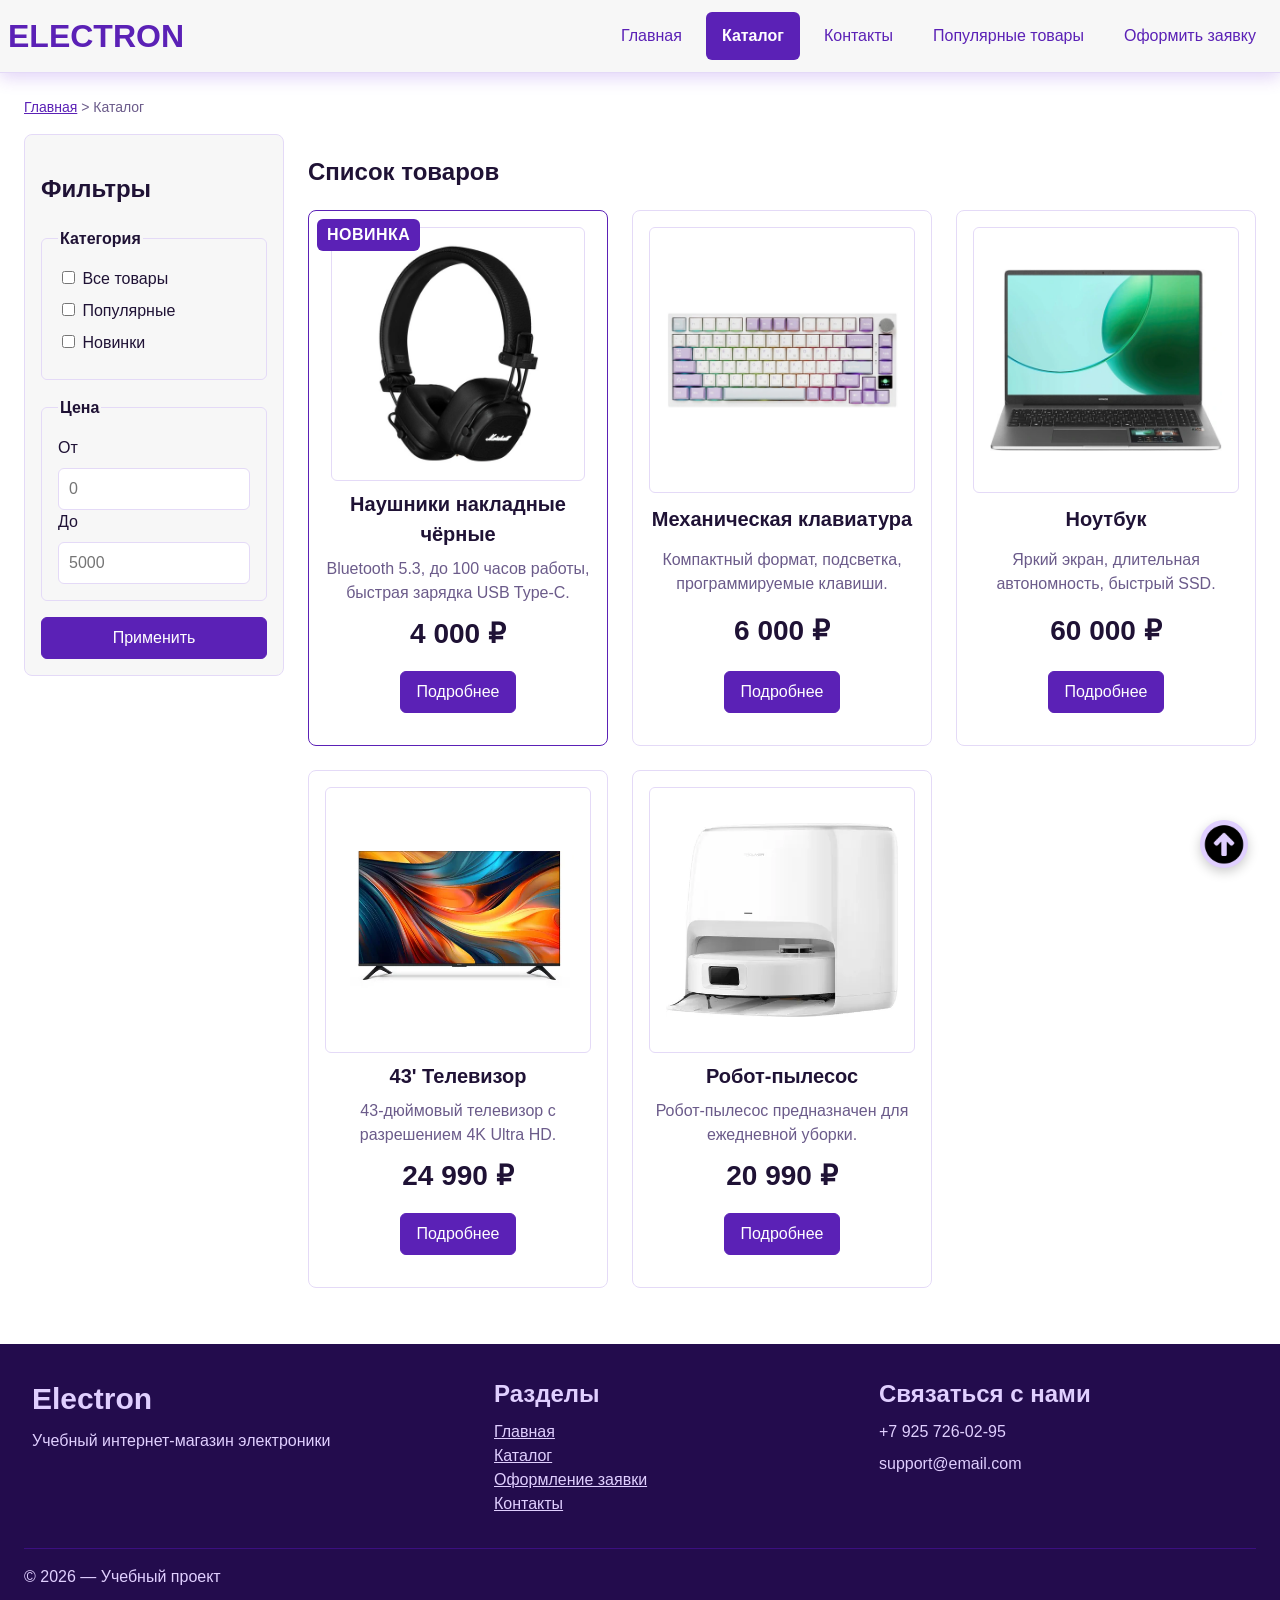
==== catalog.html @ b1132b42 "init" ====
<!doctype html>
<html lang="ru">
  <head>
    <meta charset="UTF-8" />
    <meta name="viewport" content="width=device-width, initial-scale=1.0" />
    <meta
      name="description"
      content="Каталог товаров учебного интернет-
магазина."
    />
    <meta property="og:type" content="website" />
    <meta property="og:title" content="Учебный интернет-магазин" />
    <meta
      property="og:description"
      content="Учебный frontend-проект интернет-
магазина."
    />
    <meta
      property="og:image"
      content="https://aer1s7.github.io/kr1-html-css-
shop/images/preview.jpg"
    />
    <title>Каталог товаров — Учебный интернет-магазин</title>
    <link rel="stylesheet" href="css/style.css" />
    <link rel="stylesheet" href="css/responsive.css" />
  </head>
  <body>
    <header class="site-header">
      <div class="site-header__inner">
        <a class="site-header__logo" href="index.html">Electron</a>
        <nav class="site-nav" aria-label="Основная навигация">
          <ul class="site-nav__list">
            <li class="site-nav__item">
              <a class="site-nav__link" href="index.html"> Главная </a>
            </li>
            <li class="site-nav__item">
              <a
                class="site-nav__link site-nav__link--active"
                href="catalog.html"
                >Каталог</a
              >
            </li>
            <li class="site-nav__item">
              <a class="site-nav__link" href="contacts.html">Контакты</a>
            </li>
            <li class="site-nav__item">
              <a class="site-nav__link" href="index.html#popular">
                Популярные товары
              </a>
            </li>
            <li class="site-nav__item">
              <a class="site-nav__link" href="order.html"> Оформить заявку </a>
            </li>
          </ul>
        </nav>
      </div>
    </header>
    <main>
      <nav class="breadcrumbs" aria-label="Хлебные крошки">
        <a class="breadcrumbs__link" href="index.html">Главная</a>
        <span class="breadcrumbs__current">Каталог</span>
      </nav>
      <section class="catalog-layout">
        <aside class="catalog-filters">
          <h2>Фильтры</h2>
          <form class="filters-form" action="#" method="get">
            <fieldset>
              <legend>Категория</legend>
              <label>
                <input type="checkbox" name="category" value="all" />
                Все товары
              </label>
              <label>
                <input type="checkbox" name="category" value="popular" />
                Популярные
              </label>
              <label>
                <input type="checkbox" name="category" value="new" />
                Новинки
              </label>
            </fieldset>
            <fieldset>
              <legend>Цена</legend>
              <label for="price-from">От</label>
              <input
                id="price-from"
                name="price-from"
                type="number"
                min="0"
                placeholder="0"
              />
              <label for="price-to">До</label>
              <input
                id="price-to"
                name="price-to"
                type="number"
                min="0"
                placeholder="5000"
              />
            </fieldset>
            <button class="button button--primary" type="submit">
              Применить
            </button>
          </form>
        </aside>
        <section class="catalog-products">
          <h2>Список товаров</h2>
          <div class="products-grid">
            <article class="product-card product-card--featured">
              <span class="product-card__badge">Новинка</span>
              <a href="product.html"
                ><img
                  src="images/product-1.jpg"
                  srcset="
                    images/product-1.jpg 480w,
                    images/product-1.jpg 640w,
                    images/product-1.jpg 960w
                  "
                  sizes="(max-width: 639px) 100vw,
         (max-width: 1023px) 50vw,
         33vw"
                  alt="Товар 1"
                  width="640"
                  height="480"
                  class="product-card__image"
                />
              </a>
              <h3 class="product-card__title">
                <a href="product.html" class="product-card__link">
                  Наушники накладные чёрные
                </a>
              </h3>
              <p class="product-card__description">
                Bluetooth 5.3, до 100 часов работы, быстрая зарядка USB Type-C.
              </p>
              <p class="product-card__price">4 000 ₽</p>
              <a href="product.html">
                <button
                  class="button product-card__button"
                  type="button"
                  data-product="Товар 1"
                >
                  Подробнее
                </button>
              </a>
            </article>
            <article class="product-card">
              <a href="product.html"
                ><img class="product-card__image" src="images/product-2.jpg"
              /></a>
              <h3 class="product-card__title">
                <a href="product.html" class="product-card__link"
                  >Механическая клавиатура</a
                >
              </h3>
              <p class="product-card__description">
                Компактный формат, подсветка, программируемые клавиши.
              </p>
              <p class="product-card__price">6 000 ₽</p>
              <a href="product.html">
                <button
                  class="button product-card__button"
                  type="button"
                  data-product="Товар 2"
                >
                  Подробнее
                </button>
              </a>
            </article>
            <article class="product-card">
              <a href="product.html"
                ><img class="product-card__image" src="images/product-3.jpg"
              /></a>
              <h3 class="product-card__title">
                <a href="product.html" class="product-card__link">Ноутбук</a>
              </h3>
              <p class="product-card__description">
                Яркий экран, длительная автономность, быстрый SSD.
              </p>
              <p class="product-card__price">60 000 ₽</p>
              <a href="product.html">
                <button
                  class="button product-card__button"
                  type="button"
                  data-product="Товар 3"
                >
                  Подробнее
                </button>
              </a>
            </article>
            <article class="product-card">
              <a href="product.html"
                ><img class="product-card__image" src="images/product-4.webp"
              /></a>
              <h3 class="product-card__title">
                <a href="product.html" class="product-card__link">
                  43' Телевизор
                </a>
              </h3>
              <p class="product-card__description">
                43-дюймовый телевизор с разрешением 4K Ultra HD.
              </p>
              <p class="product-card__price">24 990 ₽</p>
              <a href="product.html">
                <button
                  class="button product-card__button"
                  type="button"
                  data-product="Товар 4"
                >
                  Подробнее
                </button>
              </a>
            </article>
            <article class="product-card">
              <a href="product.html"
                ><img
                  class="img product-card__image"
                  src="images/product-5.webp"
              /></a>
              <h3 class="product-card__title">
                <a href="product.html" class="product-card__link">
                  Робот-пылесос
                </a>
              </h3>
              <p class="product-card__description">
                Робот-пылесос предназначен для ежедневной уборки.
              </p>
              <p class="product-card__price">20 990 ₽</p>
              <a href="product.html">
                <button
                  class="button product-card__button"
                  type="button"
                  data-product="Товар 5"
                >
                  Подробнее
                </button>
              </a>
            </article>
          </div>
        </section>
      </section>
    </main>
    <footer id="site-footer">
      <div class="site-footer__inner">
        <div>
          <h2 class="site-footer__logo">Electron</h2>
          <p>Учебный интернет-магазин электроники</p>
        </div>
        <div class="site-footer__sections">
          <h2>Разделы</h2>
          <a class="site-footer__link" href="index.html">Главная</a>
          <a class="site-footer__link" href="catalog.html">Каталог</a>
          <a class="site-footer__link" href="order.html">Оформление заявки</a>
          <a class="site-footer__link" href="contacts.html">Контакты</a>
        </div>
        <div>
          <h2>Связаться с нами</h2>
          <p>+7 925 726-02-95</p>
          <p>support@email.com</p>
        </div>
      </div>
      <div class="site-footer__bottom">
        <p>&copy; 2026 — Учебный проект</p>
      </div>
    </footer>
    <a href="#top" class="scroll-top" aria-label="Наверх" title="Наверх"
      ><img class="scroll-top__img" src="images/top.png"
    /></a>
  </body>
</html>
---- css/style.css ----
��/ *   = = = = = = = = = = = = = = = = = = = = = = = = = = = = = = =  
 1 .   5@5<5==K5  ?@>5:B0 
 = = = = = = = = = = = = = = = = = = = = = = = = = = = = = = =   * /  
 : r o o t   {  
     / *   A=>2=K5  F25B0  ?@>5:B0  * /  
     - - c o l o r - b g :   # f f f f f f ;  
     - - c o l o r - t e x t :   # 1 f 1 2 3 5 ;  
     - - c o l o r - m u t e d :   # 6 b 5 b 8 a ;  
     - - c o l o r - p r i m a r y :   # 5 b 2 1 b 6 ;  
     - - c o l o r - p r i m a r y - d a r k :   # 3 b 0 f 8 0 ;  
     - - c o l o r - b o r d e r :   # e 4 d a f 7 ;  
     - - c o l o r - s u r f a c e :   # f 7 f 7 f 7 ;  
     - - c o l o r - s u r f a c e - a c c e n t :   # e 0 c f f f ;  
     - - c o l o r - d a n g e r :   # b 0 0 0 2 0 ;  
     - - c o l o r - s u c c e s s :   # 3 f 5 c 1 0 ;  
     - - c o l o r - s u c c e s s - b g :   # e e f a f 0 ;  
     - - c o l o r - w h i t e :   # f f f f f f ;  
     - - c o l o r - s h a d o w :   r g b a ( 1 0 9 ,   4 0 ,   2 1 7 ,   0 . 2 ) ;  
     / *   BABC?K  * /  
     - - s p a c e - x s :   4 p x ;  
     - - s p a c e - s m :   8 p x ;  
     - - s p a c e - m d :   1 6 p x ;  
     - - s p a c e - l g :   2 4 p x ;  
     - - s p a c e - x l :   3 2 p x ;  
     - - s p a c e - 2 x l :   4 8 p x ;  
     / *   !:@C3;5=8O  * /  
     - - r a d i u s - s m :   6 p x ;  
     - - r a d i u s - m d :   8 p x ;  
     - - r a d i u s - l g :   1 2 p x ;  
     / *    07<5@K  * /  
     - - c o n t a i n e r - w i d t h :   1 3 2 0 p x ;  
 }  
  
 / *   = = = = = = = = = = = = = = = = = = = = = = = = = = = = = = =  
 2 .   07>2K5  AB8;8 
 = = = = = = = = = = = = = = = = = = = = = = = = = = = = = = =   * /  
 *   {  
     b o x - s i z i n g :   b o r d e r - b o x ;  
 }  
  
 h t m l   {  
     s c r o l l - b e h a v i o r :   s m o o t h ;  
 }  
  
 b o d y   {  
     m a r g i n :   0 ;  
     f o n t - f a m i l y :   A r i a l ,   H e l v e t i c a ,   s a n s - s e r i f ;  
     l i n e - h e i g h t :   1 . 5 ;  
     c o l o r :   v a r ( - - c o l o r - t e x t ) ;  
     b a c k g r o u n d - c o l o r :   v a r ( - - c o l o r - b g ) ;  
 }  
  
 m a i n ,  
 f o o t e r   {  
     p a d d i n g :   v a r ( - - s p a c e - l g ) ;  
 }  
  
 h e a d e r   {  
     b a c k g r o u n d - c o l o r :   v a r ( - - c o l o r - s u r f a c e ) ;  
 }  
  
 f o o t e r   {  
     b a c k g r o u n d - c o l o r :   # 2 3 0 c 4 d ;  
     c o l o r :   # e d e 9 f e ;  
 }  
  
 / *   = = = = = = = = = = = = = = = = = = = = = = = = = = = = = = =  
 3 .   1I85  M;5<5=BK  8=B5@D59A0 
 = = = = = = = = = = = = = = = = = = = = = = = = = = = = = = =   * /  
  
 a   {  
     c o l o r :   v a r ( - - c o l o r - p r i m a r y ) ;  
 }  
  
 a : f o c u s - v i s i b l e   {  
     o u t l i n e :   2 p x   s o l i d   v a r ( - - c o l o r - p r i m a r y ) ;  
     o u t l i n e - o f f s e t :   3 p x ;  
 }  
  
 b u t t o n   {  
     d i s p l a y :   i n l i n e - b l o c k ;  
     p a d d i n g :   v a r ( - - s p a c e - s m )   v a r ( - - s p a c e - m d ) ;  
     b o r d e r :   1 p x   s o l i d   v a r ( - - c o l o r - p r i m a r y ) ;  
     b o r d e r - r a d i u s :   v a r ( - - r a d i u s - s m ) ;  
     / *   f o n t - s i z e :   1 6 p x ;   * /  
     f o n t :   i n h e r i t ;  
     t e x t - d e c o r a t i o n :   n o n e ;  
     c u r s o r :   p o i n t e r ;  
 }  
 . b u t t o n - - p r i m a r y   {  
     c o l o r :   v a r ( - - c o l o r - w h i t e ) ;  
     b a c k g r o u n d - c o l o r :   v a r ( - - c o l o r - p r i m a r y ) ;  
     t r a n s i t i o n :  
         b a c k g r o u n d - c o l o r   0 . 3 s   e a s e ,  
         t r a n s f o r m   0 . 3 s   e a s e ;  
 }  
 . b u t t o n - - p r i m a r y : h o v e r   {  
     b a c k g r o u n d - c o l o r :   v a r ( - - c o l o r - p r i m a r y - d a r k ) ;  
 }  
  
 . b u t t o n - - s e c o n d a r y   {  
     c o l o r :   v a r ( - - c o l o r - p r i m a r y ) ;  
     b a c k g r o u n d - c o l o r :   t r a n s p a r e n t ;  
     b o r d e r :   1 p x   s o l i d   v a r ( - - c o l o r - p r i m a r y ) ;  
     t r a n s i t i o n :  
         b a c k g r o u n d - c o l o r   0 . 3 s   e a s e ,  
         t r a n s f o r m   0 . 3 s   e a s e ;  
 }  
 . b u t t o n - - s e c o n d a r y : h o v e r   {  
     c o l o r :   v a r ( - - c o l o r - w h i t e ) ;  
     b a c k g r o u n d - c o l o r :   v a r ( - - c o l o r - p r i m a r y ) ;  
 }  
 . b u t t o n : f o c u s - v i s i b l e   {  
     o u t l i n e :   2 p x   s o l i d   v a r ( - - c o l o r - p r i m a r y ) ;  
     o u t l i n e - o f f s e t :   3 p x ;  
 }  
 . b u t t o n : d i s a b l e d ,  
 . b u t t o n - - d i s a b l e d   {  
     o p a c i t y :   0 . 6 ;  
     c u r s o r :   n o t - a l l o w e d ;  
 }  
  
 : t a r g e t   {  
     o u t l i n e :   2 p x   d a s h e d   v a r ( - - c o l o r - p r i m a r y ) ;  
     o u t l i n e - o f f s e t :   4 p x ;  
 }  
 / *   = = = = = = = = = = = = = = = = = = = = = = = = = = = = = = =  
 4 .   ><?>=5=BK  AB@0=8FK 
 = = = = = = = = = = = = = = = = = = = = = = = = = = = = = = =   * /  
 . h e r o   {  
     d i s p l a y :   g r i d ;  
     a l i g n - i t e m s :   c e n t e r ;  
     g a p :   v a r ( - - s p a c e - l g ,   2 4 p x ) ;  
     m a r g i n :   v a r ( - - s p a c e - m d )   a u t o   v a r ( - - s p a c e - x l ) ;  
     m a x - w i d t h :   v a r ( - - c o n t a i n e r - w i d t h ) ;  
     p a d d i n g :   v a r ( - - s p a c e - l g )   v a r ( - - s p a c e - m d ) ;  
     b a c k g r o u n d - c o l o r :   v a r ( - - c o l o r - s u r f a c e - a c c e n t ) ;  
     b o r d e r - r a d i u s :   v a r ( - - r a d i u s - l g ) ;  
     b o x - s h a d o w :   0   8 p x   2 4 p x   v a r ( - - c o l o r - s h a d o w ) ;  
 }  
  
 . h e r o _ _ t i t l e   {  
     m a r g i n :   0 ;  
     f o n t - s i z e :   4 8 p x ;  
     l i n e - h e i g h t :   1 . 1 5 ;  
     c o l o r :   v a r ( - - c o l o r - t e x t ) ;  
 }  
  
 . h e r o _ _ s u b t i t l e   {  
     m a r g i n :   0 ;  
     f o n t - s i z e :   1 8 p x ;  
     c o l o r :   v a r ( - - c o l o r - m u t e d ) ;  
 }  
  
 . h e r o _ _ a c t i o n s   {  
     d i s p l a y :   f l e x ;  
     f l e x - w r a p :   w r a p ;  
     g a p :   v a r ( - - s p a c e - m d ) ;  
     m a r g i n - b o t t o m :   0 ;  
 }  
  
 . h e r o _ _ f e a t u r e s   {  
     d i s p l a y :   f l e x ;  
     f l e x - d i r e c t i o n :   c o l u m n ;  
     f l e x - w r a p :   w r a p ;  
     g a p :   v a r ( - - s p a c e - s m ) ;  
     p a d d i n g :   0 ;  
     m a r g i n :   0 ;  
     l i s t - s t y l e :   n o n e ;  
 }  
  
 . h e r o _ _ f e a t u r e   {  
     p o s i t i o n :   r e l a t i v e ;  
     p a d d i n g - l e f t :   2 4 p x ;  
     f o n t - s i z e :   1 6 p x ;  
     c o l o r :   v a r ( - - c o l o r - t e x t ) ;  
 }  
  
 . h e r o _ _ f e a t u r e : : b e f o r e   {  
     c o n t e n t :   " '" ;  
     p o s i t i o n :   a b s o l u t e ;  
     l e f t :   0 ;  
     t o p :   0 ;  
     f o n t - w e i g h t :   7 0 0 ;  
     c o l o r :   v a r ( - - c o l o r - p r i m a r y ) ;  
 }  
  
 . h e r o _ _ m e d i a   {  
     d i s p l a y :   f l e x ;  
     j u s t i f y - c o n t e n t :   c e n t e r ;  
 }  
  
 . h e r o _ _ i m a g e   {  
     d i s p l a y :   b l o c k ;  
     w i d t h :   1 0 0 % ;  
     h e i g h t :   a u t o ;  
     b o r d e r - r a d i u s :   v a r ( - - r a d i u s - l g ) ;  
     o b j e c t - f i t :   c o n t a i n ;  
 }  
  
 . a d v a n t a g e s - l i s t   {  
     d i s p l a y :   g r i d ;  
     g r i d - t e m p l a t e - c o l u m n s :   r e p e a t ( 1 ,   1 f r ) ;  
     g a p :   v a r ( - - s p a c e - l g ) ;  
     p a d d i n g :   0 ;  
     m a r g i n :   0 ;  
     l i s t - s t y l e :   n o n e ;  
 }  
  
 . a d v a n t a g e s - l i s t _ _ i t e m   {  
     p a d d i n g :   v a r ( - - s p a c e - l g ) ;  
     b o r d e r :   1 p x   s o l i d   v a r ( - - c o l o r - b o r d e r ) ;  
     b o r d e r - r a d i u s :   v a r ( - - r a d i u s - m d ) ;  
     b a c k g r o u n d - c o l o r :   v a r ( - - c o l o r - b g ) ;  
     t r a n s i t i o n :  
         b o r d e r - c o l o r   0 . 3 s   e a s e ,  
         t r a n s f o r m   0 . 3 s   e a s e ;  
 }  
  
 . a d v a n t a g e s - l i s t _ _ i t e m : h o v e r   {  
     b o r d e r - c o l o r :   v a r ( - - c o l o r - p r i m a r y ) ;  
     t r a n s f o r m :   t r a n s l a t e Y ( - 2 p x ) ;  
 }  
  
 . a d v a n t a g e s - l i s t _ _ i c o n   {  
     d i s p l a y :   i n l i n e - f l e x ;  
     a l i g n - i t e m s :   c e n t e r ;  
     j u s t i f y - c o n t e n t :   c e n t e r ;  
     w i d t h :   4 4 p x ;  
     h e i g h t :   4 4 p x ;  
     m a r g i n - b o t t o m :   v a r ( - - s p a c e - m d ) ;  
     f o n t - s i z e :   2 2 p x ;  
     b a c k g r o u n d - c o l o r :   v a r ( - - c o l o r - s u r f a c e - a c c e n t ) ;  
     b o r d e r - r a d i u s :   5 0 % ;  
 }  
  
 . a d v a n t a g e s - l i s t _ _ t i t l e   {  
     m a r g i n :   0   0   v a r ( - - s p a c e - s m ) ;  
     f o n t - s i z e :   1 8 p x ;  
     c o l o r :   v a r ( - - c o l o r - t e x t ) ;  
 }  
  
 . a d v a n t a g e s - l i s t _ _ t e x t   {  
     m a r g i n :   0 ;  
     f o n t - s i z e :   1 5 p x ;  
     c o l o r :   v a r ( - - c o l o r - m u t e d ) ;  
 }  
  
 . a b o u t - s h o p   {  
     d i s p l a y :   g r i d ;  
     g r i d - t e m p l a t e - c o l u m n s :   1 . 4 f r   1 f r ;  
     g a p :   v a r ( - - s p a c e - x l ) ;  
     a l i g n - i t e m s :   s t a r t ;  
     m a x - w i d t h :   v a r ( - - c o n t a i n e r - w i d t h ) ;  
     m a r g i n :   0   a u t o   v a r ( - - s p a c e - x l ) ;  
     p a d d i n g :   v a r ( - - s p a c e - x l )   v a r ( - - s p a c e - l g ) ;  
     b o r d e r - r a d i u s :   v a r ( - - r a d i u s - l g ) ;  
     b a c k g r o u n d - c o l o r :   v a r ( - - c o l o r - s u r f a c e ) ;  
     b o r d e r - l e f t :   4 p x   s o l i d   v a r ( - - c o l o r - p r i m a r y ) ;  
 }  
  
 . a b o u t - s h o p _ _ t i t l e   {  
     m a r g i n :   0   0   v a r ( - - s p a c e - m d ) ;  
 }  
  
 . a b o u t - s h o p _ _ t e x t   {  
     m a r g i n :   0   0   v a r ( - - s p a c e - m d ) ;  
     c o l o r :   v a r ( - - c o l o r - m u t e d ) ;  
 }  
  
 . a b o u t - s h o p _ _ f a c t s   {  
     d i s p l a y :   g r i d ;  
     g r i d - t e m p l a t e - c o l u m n s :   r e p e a t ( 1 ,   1 f r ) ;  
     g a p :   v a r ( - - s p a c e - m d ) ;  
     m a r g i n :   0 ;  
 }  
  
 . a b o u t - s h o p _ _ f a c t   {  
     p a d d i n g :   v a r ( - - s p a c e - m d ) ;  
     b a c k g r o u n d - c o l o r :   v a r ( - - c o l o r - b g ) ;  
     b o r d e r :   1 p x   s o l i d   v a r ( - - c o l o r - b o r d e r ) ;  
     b o r d e r - r a d i u s :   v a r ( - - r a d i u s - m d ) ;  
 }  
  
 . a b o u t - s h o p _ _ f a c t - l a b e l   {  
     m a r g i n :   0   0   v a r ( - - s p a c e - x s ) ;  
     f o n t - s i z e :   1 3 p x ;  
     c o l o r :   v a r ( - - c o l o r - m u t e d ) ;  
 }  
  
 . a b o u t - s h o p _ _ f a c t - v a l u e   {  
     m a r g i n :   0 ;  
     f o n t - s i z e :   2 2 p x ;  
     f o n t - w e i g h t :   7 0 0 ;  
     c o l o r :   v a r ( - - c o l o r - p r i m a r y ) ;  
 }  
  
 . s e c t i o n   {  
     m a x - w i d t h :   v a r ( - - c o n t a i n e r - w i d t h ) ;  
     m a r g i n :   0   a u t o   v a r ( - - s p a c e - x l ) ;  
 }  
 . s e c t i o n   h 2   {  
     m a r g i n - t o p :   0 ;  
 }  
  
 . p r o d u c t s - g r i d   {  
     d i s p l a y :   g r i d ;  
     g r i d - t e m p l a t e - c o l u m n s :   r e p e a t ( 1 ,   1 f r ) ;  
     g a p :   v a r ( - - s p a c e - l g ) ;  
 }  
  
 . p r o d u c t s - g r i d - - p o p u l a r   {  
     d i s p l a y :   g r i d ;  
     g r i d - t e m p l a t e - c o l u m n s :   r e p e a t ( 1 ,   1 f r ) ;  
     g a p :   v a r ( - - s p a c e - l g ) ;  
 }  
  
 . p r o d u c t - c a r d   {  
     p o s i t i o n :   r e l a t i v e ;  
     o v e r f l o w :   h i d d e n ;  
     d i s p l a y :   f l e x ;  
     f l e x - d i r e c t i o n :   c o l u m n ;  
     a l i g n - i t e m s :   c e n t e r ;  
     g a p :   v a r ( - - s p a c e - s m ) ;  
     p a d d i n g :   v a r ( - - s p a c e - m d ) ;  
     b o r d e r :   1 p x   s o l i d   v a r ( - - c o l o r - b o r d e r ) ;  
     b o r d e r - r a d i u s :   v a r ( - - r a d i u s - m d ) ;  
     b a c k g r o u n d - c o l o r :   v a r ( - - c o l o r - b g ) ;  
     t r a n s i t i o n :   t r a n s f o r m   0 . 3 s   e a s e ;  
 }  
 . p r o d u c t - c a r d : h o v e r   {  
     b o r d e r - c o l o r :   v a r ( - - c o l o r - p r i m a r y ) ;  
     t r a n s f o r m :   s c a l e ( 1 . 0 5 ) ;  
 }  
 . p r o d u c t - c a r d - - f e a t u r e d   {  
     b o r d e r - c o l o r :   v a r ( - - c o l o r - p r i m a r y ) ;  
 }  
 . p r o d u c t - c a r d - - d i s c o u n t   {  
     b o r d e r - c o l o r :   v a r ( - - c o l o r - d a n g e r ) ;  
 }  
  
 . p r o d u c t - c a r d _ _ b a d g e   {  
     p o s i t i o n :   a b s o l u t e ;  
     t o p :   v a r ( - - s p a c e - s m ) ;  
     l e f t :   v a r ( - - s p a c e - s m ) ;  
     z - i n d e x :   1 ;  
     d i s p l a y :   i n l i n e - b l o c k ;  
     p a d d i n g :   4 p x   1 0 p x ;  
     f o n t - s i z e :   1 6 p x ;  
     f o n t - w e i g h t :   7 0 0 ;  
     c o l o r :   v a r ( - - c o l o r - w h i t e ) ;  
     t e x t - t r a n s f o r m :   u p p e r c a s e ;  
     l e t t e r - s p a c i n g :   0 . 0 3 e m ;  
     b a c k g r o u n d - c o l o r :   v a r ( - - c o l o r - p r i m a r y ) ;  
     b o r d e r - r a d i u s :   v a r ( - - r a d i u s - s m ) ;  
 }  
  
 . p r o d u c t - c a r d _ _ i m a g e   {  
     d i s p l a y :   b l o c k ;  
     w i d t h :   1 0 0 % ;  
     a s p e c t - r a t i o :   1   /   1 ;  
     o b j e c t - f i t :   c o n t a i n ;  
     p a d d i n g :   v a r ( - - s p a c e - m d ) ;  
     b o r d e r :   1 p x   s o l i d   v a r ( - - c o l o r - b o r d e r ) ;  
     b o r d e r - r a d i u s :   v a r ( - - r a d i u s - s m ) ;  
 }  
 . p r o d u c t - c a r d _ _ i m a g e : h o v e r   {  
     b o r d e r :   1 p x   s o l i d   v a r ( - - c o l o r - p r i m a r y ) ;  
 }  
 . p r o d u c t - c a r d _ _ t i t l e   {  
     m a r g i n :   a u t o ;  
     c o l o r :   v a r ( - - c o l o r - t e x t ) ;  
     t e x t - a l i g n :   c e n t e r ;  
 }  
 . p r o d u c t - c a r d _ _ d e s c r i p t i o n   {  
     m a r g i n :   a u t o ;  
     c o l o r :   v a r ( - - c o l o r - m u t e d ) ;  
     t e x t - a l i g n :   c e n t e r ;  
 }  
  
 . p r o d u c t - c a r d _ _ p r i c e   {  
     m a r g i n :   a u t o ;  
     f o n t - s i z e :   2 8 p x ;  
     f o n t - w e i g h t :   b o l d ;  
 }  
 . p r o d u c t - c a r d - - d i s c o u n t   . p r o d u c t - c a r d _ _ p r i c e   {  
     c o l o r :   v a r ( - - c o l o r - d a n g e r ) ;  
 }  
 . p r o d u c t - c a r d _ _ b u t t o n   {  
     m a r g i n :   v a r ( - - s p a c e - s m )   a u t o   v a r ( - - s p a c e - m d ) ;  
     c o l o r :   v a r ( - - c o l o r - w h i t e ) ;  
     b a c k g r o u n d - c o l o r :   v a r ( - - c o l o r - p r i m a r y ) ;  
     w i d t h :   1 0 0 % ;  
     m a x - w i d t h :   1 5 0 p x ;  
     t r a n s i t i o n :   m a x - w i d t h   0 . 5 s   e a s e ;  
 }  
  
 . p r o d u c t - c a r d _ _ b u t t o n : h o v e r   {  
     b a c k g r o u n d - c o l o r :   v a r ( - - c o l o r - p r i m a r y - d a r k ) ;  
     m a x - w i d t h :   1 0 0 % ;  
 }  
  
 . p r o d u c t - c a r d _ _ b u t t o n - - o r d e r   {  
     w i d t h :   1 0 0 % ;  
 }  
  
 . c a t a l o g - l a y o u t   {  
     m a x - w i d t h :   v a r ( - - c o n t a i n e r - w i d t h ) ;  
     m a r g i n :   0   a u t o   v a r ( - - s p a c e - x l ) ;  
     d i s p l a y :   g r i d ;  
     g a p :   v a r ( - - s p a c e - l g ) ;  
 }  
 . c a t a l o g - f i l t e r s   {  
     p a d d i n g :   v a r ( - - s p a c e - m d ) ;  
     b o r d e r :   1 p x   s o l i d   v a r ( - - c o l o r - b o r d e r ) ;  
     b o r d e r - r a d i u s :   v a r ( - - r a d i u s - m d ) ;  
     b a c k g r o u n d - c o l o r :   v a r ( - - c o l o r - s u r f a c e ) ;  
     o r d e r :   - 1 ;  
 }  
  
 . f i l t e r s - f o r m   {  
     d i s p l a y :   g r i d ;  
     g a p :   v a r ( - - s p a c e - m d ) ;  
 }  
 . f i l t e r s - f o r m   f i e l d s e t   {  
     m a r g i n :   0 ;  
     p a d d i n g :   v a r ( - - s p a c e - m d ) ;  
     b o r d e r :   1 p x   s o l i d   v a r ( - - c o l o r - b o r d e r ) ;  
     b o r d e r - r a d i u s :   v a r ( - - r a d i u s - s m ) ;  
 }  
 . f i l t e r s - f o r m   l e g e n d   {  
     f o n t - w e i g h t :   7 0 0 ;  
 }  
 . f i l t e r s - f o r m   l a b e l   {  
     d i s p l a y :   b l o c k ;  
     m a r g i n - b o t t o m :   v a r ( - - s p a c e - s m ) ;  
 }  
 . f i l t e r s - f o r m   i n p u t [ t y p e = " n u m b e r " ]   {  
     w i d t h :   1 0 0 % ;  
     p a d d i n g :   8 p x   1 0 p x ;  
     b o r d e r :   1 p x   s o l i d   v a r ( - - c o l o r - b o r d e r ) ;  
     b o r d e r - r a d i u s :   v a r ( - - r a d i u s - s m ) ;  
     f o n t :   i n h e r i t ;  
 }  
  
 . a s i d e - i n f o   {  
     m a x - w i d t h :   v a r ( - - c o n t a i n e r - w i d t h ) ;  
     m a r g i n :   0   a u t o   v a r ( - - s p a c e - x l ) ;  
     p a d d i n g :   v a r ( - - s p a c e - m d ) ;  
     b o r d e r - l e f t :   4 p x   s o l i d   v a r ( - - c o l o r - p r i m a r y ) ;  
     b a c k g r o u n d - c o l o r :   v a r ( - - c o l o r - s u r f a c e ) ;  
 }  
  
 . s i t e - h e a d e r   {  
     p o s i t i o n :   s t a t i c ;  
     p a d d i n g :   4 p x   0 ;  
     t o p :   0 ;  
     z - i n d e x :   5 0 ;  
     b o r d e r - b o t t o m :   1 p x   s o l i d   v a r ( - - c o l o r - b o r d e r ) ;  
     b o x - s h a d o w :   0   5 p x   1 6 p x   r g b a ( 1 0 9 ,   4 0 ,   2 1 7 ,   0 . 2 ) ;  
 }  
 . s i t e - h e a d e r _ _ i n n e r   {  
     d i s p l a y :   f l e x ;  
     f l e x - d i r e c t i o n :   c o l u m n ;  
     a l i g n - i t e m s :   c e n t e r ;  
     j u s t i f y - c o n t e n t :   s p a c e - b e t w e e n ;  
     m a x - w i d t h :   v a r ( - - c o n t a i n e r - w i d t h ) ;  
     m a r g i n :   0   a u t o ;  
     p a d d i n g :   v a r ( - - s p a c e - s m ) ;  
 }  
  
 . s i t e - n a v   {  
     m a r g i n :   0 ;  
 }  
  
 . s i t e - h e a d e r _ _ l o g o   {  
     f o n t - w e i g h t :   b o l d ;  
     f o n t - s i z e :   3 2 p x ;  
     m a r g i n - r i g h t :   1 6 p x ;  
     c o l o r :   v a r ( - - c o l o r - p r i m a r y ) ;  
     t e x t - d e c o r a t i o n :   n o n e ;  
     l e t t e r - s p a c i n g :   0 c a p ;  
     t e x t - t r a n s f o r m :   u p p e r c a s e ;  
     t r a n s i t i o n :   c o l o r   0 . 4 s   e a s e ;  
 }  
  
 . s i t e - h e a d e r _ _ l o g o : h o v e r   {  
     c o l o r :   v a r ( - - c o l o r - p r i m a r y - d a r k ) ;  
 }  
  
 . s i t e - h e a d e r _ _ c o n t a c t s   {  
     c o l o r :   v a r ( - - c o l o r - p r i m a r y ) ;  
     f o n t - w e i g h t :   6 0 0 ;  
 }  
  
 . s i t e - n a v _ _ l i s t   {  
     d i s p l a y :   f l e x ;  
     f l e x - w r a p :   w r a p ;  
     j u s t i f y - c o n t e n t :   c e n t e r ;  
     a l i g n - i t e m s :   c e n t e r ;  
     a l i g n - s e l f :   c e n t e r ;  
     g a p :   v a r ( - - s p a c e - m d ) ;  
     p a d d i n g :   0 ;  
     m a r g i n :   0 ;  
     l i s t - s t y l e :   n o n e ;  
 }  
 . s i t e - n a v _ _ l i n k   {  
     d i s p l a y :   i n l i n e - b l o c k ;  
     p a d d i n g :   v a r ( - - s p a c e - s m )   v a r ( - - s p a c e - m d ) ;  
     c o l o r :   v a r ( - - c o l o r - p r i m a r y ) ;  
     t e x t - d e c o r a t i o n :   n o n e ;  
     b o r d e r - r a d i u s :   v a r ( - - r a d i u s - s m ) ;  
     t r a n s i t i o n :  
         b a c k g r o u n d - c o l o r   0 . 4 s   e a s e ,  
         t r a n s f o r m   0 . 4 s   e a s e ;  
 }  
 . s i t e - n a v _ _ l i n k : h o v e r   {  
     c o l o r :   v a r ( - - c o l o r - w h i t e ) ;  
     b a c k g r o u n d - c o l o r :   v a r ( - - c o l o r - p r i m a r y ) ;  
 }  
  
 . s i t e - n a v _ _ l i n k : f o c u s - v i s i b l e   {  
     o u t l i n e :   2 p x   s o l i d   v a r ( - - c o l o r - p r i m a r y ) ;  
     o u t l i n e - o f f s e t :   3 p x ;  
 }  
 . s i t e - n a v _ _ l i n k - - a c t i v e   {  
     c o l o r :   v a r ( - - c o l o r - w h i t e ) ;  
     b a c k g r o u n d - c o l o r :   v a r ( - - c o l o r - p r i m a r y ) ;  
     f o n t - w e i g h t :   6 0 0 ;  
 }  
  
 . b r e a d c r u m b s   {  
     m a x - w i d t h :   v a r ( - - c o n t a i n e r - w i d t h ) ;  
     m a r g i n :   0   a u t o   v a r ( - - s p a c e - m d ) ;  
     f o n t - s i z e :   1 4 p x ;  
     c o l o r :   v a r ( - - c o l o r - m u t e d ) ;  
 }  
 . b r e a d c r u m b s _ _ l i n k   {  
     c o l o r :   v a r ( - - c o l o r - p r i m a r y ) ;  
 }  
  
 . b r e a d c r u m b s _ _ c u r r e n t : : b e f o r e   {  
     c o n t e n t :   "   >   " ;  
     c o l o r :   v a r ( - - c o l o r - m u t e d ) ;  
 }  
  
 . p r o d u c t - d e t a i l   {  
     d i s p l a y :   g r i d ;  
     g r i d - t e m p l a t e - c o l u m n s :   r e p e a t ( 1 ,   1 f r ) ;  
     g a p :   v a r ( - - s p a c e - x l ) ;  
     a l i g n - i t e m s :   s t a r t ;  
 }  
  
 . p r o d u c t - d e t a i l _ _ i n f o   {  
     d i s p l a y :   f l e x ;  
     f l e x - d i r e c t i o n :   c o l u m n ;  
 }  
  
 . p r o d u c t - d e t a i l _ _ i m a g e   {  
     d i s p l a y :   b l o c k ;  
     m a x - w i d t h :   1 0 0 % ;  
     h e i g h t :   a u t o ;  
     b o r d e r :   1 p x   s o l i d   v a r ( - - c o l o r - b o r d e r ) ;  
     b o r d e r - r a d i u s :   v a r ( - - r a d i u s - m d ) ;  
     b a c k g r o u n d - c o l o r :   v a r ( - - c o l o r - s u r f a c e ) ;  
 }  
  
 . p r o d u c t - d e t a i l _ _ t i t l e   {  
     m a r g i n :   0   0   v a r ( - - s p a c e - s m ) ;  
     f o n t - s i z e :   3 8 p x ;  
     c o l o r :   v a r ( - - c o l o r - t e x t ) ;  
 }  
  
 . p r o d u c t - d e t a i l _ _ p r i c e   {  
     m a r g i n :   0   0   v a r ( - - s p a c e - s m ) ;  
     f o n t - s i z e :   3 8 p x ;  
     f o n t - w e i g h t :   b o l d ;  
 }  
  
 . p r o d u c t - d e t a i l _ _ s t o c k   {  
     m a r g i n :   0 ;  
     f o n t - s i z e :   2 0 p x ;  
     f o n t - w e i g h t :   7 0 0 ;  
     c o l o r :   v a r ( - - c o l o r - s u c c e s s ) ;  
 }  
  
 . p r o d u c t - d e t a i l _ _ d e s c r i p t i o n   {  
     c o l o r :   v a r ( - - c o l o r - m u t e d ) ;  
     t e x t - o v e r f l o w :   e l l i p s i s ;  
 }  
  
 . p r o d u c t - d e t a i l _ _ b u t t o n   {  
     m a r g i n - t o p :   v a r ( - - s p a c e - m d ) ;  
 }  
  
 . a b o u t - p r o d u c t _ _ d e s c r i p t i o n   {  
     c o l o r :   v a r ( - - c o l o r - m u t e d ) ;  
 }  
  
 . s p e c s - t a b l e   {  
     w i d t h :   1 0 0 % ;  
     m a x - w i d t h :   v a r ( - - c o n t a i n e r - w i d t h ) ;  
     b o r d e r - c o l l a p s e :   c o l l a p s e ;  
     b o r d e r :   1 p x   s o l i d   v a r ( - - c o l o r - b o r d e r ) ;  
     b o r d e r - r a d i u s :   v a r ( - - r a d i u s - m d ) ;  
     o v e r f l o w :   h i d d e n ;  
 }  
  
 . s p e c s - t a b l e _ _ r o w : n t h - c h i l d ( o d d )   {  
     b a c k g r o u n d - c o l o r :   v a r ( - - c o l o r - s u r f a c e ) ;  
 }  
  
 . s p e c s - t a b l e _ _ h e a d ,  
 . s p e c s - t a b l e _ _ c e l l   {  
     p a d d i n g :   v a r ( - - s p a c e - s m )   v a r ( - - s p a c e - m d ) ;  
     t e x t - a l i g n :   l e f t ;  
     b o r d e r - b o t t o m :   1 p x   s o l i d   v a r ( - - c o l o r - b o r d e r ) ;  
 }  
  
 . s p e c s - t a b l e _ _ h e a d   {  
     w i d t h :   2 2 0 p x ;  
     f o n t - w e i g h t :   7 0 0 ;  
     c o l o r :   v a r ( - - c o l o r - t e x t ) ;  
 }  
  
 . s p e c s - t a b l e _ _ c e l l   {  
     c o l o r :   v a r ( - - c o l o r - m u t e d ) ;  
 }  
  
 . s p e c s - t a b l e _ _ r o w : l a s t - c h i l d   . s p e c s - t a b l e _ _ h e a d ,  
 . s p e c s - t a b l e _ _ r o w : l a s t - c h i l d   . s p e c s - t a b l e _ _ c e l l   {  
     b o r d e r - b o t t o m :   n o n e ;  
 }  
  
 . p r o d u c t - c a r d _ _ l i n k   {  
     c o l o r :   v a r ( - - c o l o r - t e x t ) ;  
     f o n t - s i z e :   2 0 p x ;  
     t e x t - d e c o r a t i o n :   n o n e ;  
 }  
  
 . p r o d u c t - c a r d _ _ l i n k : h o v e r   {  
     c o l o r :   v a r ( - - c o l o r - p r i m a r y ) ;  
 }  
  
 . v i s u a l l y - h i d d e n   {  
     p o s i t i o n :   a b s o l u t e ;  
     w i d t h :   1 p x ;  
     h e i g h t :   1 p x ;  
     m a r g i n :   - 1 p x ;  
     p a d d i n g :   0 ;  
     b o r d e r :   0 ;  
     o v e r f l o w :   h i d d e n ;  
     c l i p :   r e c t ( 0   0   0   0 ) ;  
     w h i t e - s p a c e :   n o w r a p ;  
 }  
  
 . c o n t a c t s - i n t r o   {  
     m a x - w i d t h :   v a r ( - - c o n t a i n e r - w i d t h ) ;  
 }  
  
 . c o n t a c t s - i n t r o _ _ t e x t   {  
     m a x - w i d t h :   6 4 0 p x ;  
     m a r g i n :   v a r ( - - s p a c e - m d )   0   0 ;  
     c o l o r :   v a r ( - - c o l o r - m u t e d ) ;  
     f o n t - s i z e :   1 8 p x ;  
 }  
  
 . c o n t a c t s - g r i d   {  
     d i s p l a y :   g r i d ;  
     g r i d - t e m p l a t e - c o l u m n s :   r e p e a t ( 1 ,   1 f r ) ;  
     g a p :   v a r ( - - s p a c e - l g ) ;  
 }  
  
 . c o n t a c t - c a r d   {  
     p a d d i n g :   v a r ( - - s p a c e - l g ) ;  
     b o r d e r :   1 p x   s o l i d   v a r ( - - c o l o r - b o r d e r ) ;  
     b o r d e r - r a d i u s :   v a r ( - - r a d i u s - m d ) ;  
     b a c k g r o u n d - c o l o r :   v a r ( - - c o l o r - b g ) ;  
     t r a n s i t i o n :  
         b o r d e r - c o l o r   0 . 3 s   e a s e ,  
         t r a n s f o r m   0 . 3 s   e a s e ,  
         b o x - s h a d o w   0 . 3 s   e a s e ;  
 }  
  
 . c o n t a c t - c a r d : h o v e r   {  
     b o r d e r - c o l o r :   v a r ( - - c o l o r - p r i m a r y ) ;  
     t r a n s f o r m :   t r a n s l a t e Y ( - 2 p x ) ;  
     b o x - s h a d o w :   0   8 p x   2 0 p x   v a r ( - - c o l o r - s h a d o w ) ;  
 }  
  
 . c o n t a c t - c a r d _ _ i c o n   {  
     d i s p l a y :   i n l i n e - f l e x ;  
     a l i g n - i t e m s :   c e n t e r ;  
     j u s t i f y - c o n t e n t :   c e n t e r ;  
     w i d t h :   4 4 p x ;  
     h e i g h t :   4 4 p x ;  
     m a r g i n - b o t t o m :   v a r ( - - s p a c e - m d ) ;  
     f o n t - s i z e :   2 2 p x ;  
     b a c k g r o u n d - c o l o r :   v a r ( - - c o l o r - s u r f a c e - a c c e n t ) ;  
     b o r d e r - r a d i u s :   5 0 % ;  
 }  
  
 . c o n t a c t - c a r d _ _ t i t l e   {  
     m a r g i n :   0   0   v a r ( - - s p a c e - s m ) ;  
     f o n t - s i z e :   1 8 p x ;  
 }  
  
 . c o n t a c t - c a r d _ _ t e x t   {  
     m a r g i n :   0 ;  
     f o n t - s i z e :   1 6 p x ;  
     c o l o r :   v a r ( - - c o l o r - t e x t ) ;  
 }  
  
 . c o n t a c t - c a r d _ _ l i n k   {  
     c o l o r :   v a r ( - - c o l o r - p r i m a r y ) ;  
     t e x t - d e c o r a t i o n :   n o n e ;  
 }  
  
 . c o n t a c t - c a r d _ _ l i n k : h o v e r   {  
     t e x t - d e c o r a t i o n :   u n d e r l i n e ;  
 }  
  
 . c o n t a c t - c a r d _ _ n o t e   {  
     m a r g i n :   v a r ( - - s p a c e - s m )   0   0 ;  
     f o n t - s i z e :   1 4 p x ;  
     c o l o r :   v a r ( - - c o l o r - m u t e d ) ;  
 }  
  
 . c o n t a c t - f o r m - s e c t i o n   {  
     d i s p l a y :   g r i d ;  
     g r i d - t e m p l a t e - c o l u m n s :   1 f r   1 . 2 f r ;  
     g a p :   v a r ( - - s p a c e - x l ) ;  
     a l i g n - i t e m s :   s t a r t ;  
     p a d d i n g :   v a r ( - - s p a c e - x l )   v a r ( - - s p a c e - l g ) ;  
     b o r d e r - r a d i u s :   v a r ( - - r a d i u s - l g ) ;  
     b a c k g r o u n d - c o l o r :   v a r ( - - c o l o r - s u r f a c e ) ;  
     b o r d e r - l e f t :   4 p x   s o l i d   v a r ( - - c o l o r - p r i m a r y ) ;  
 }  
  
 . c o n t a c t - f o r m - s e c t i o n _ _ t e x t   h 2   {  
     m a r g i n - t o p :   0 ;  
 }  
  
 . c o n t a c t - f o r m - s e c t i o n _ _ t e x t   p   {  
     c o l o r :   v a r ( - - c o l o r - m u t e d ) ;  
 }  
  
 . c o n t a c t - f o r m - s e c t i o n _ _ l i s t   {  
     p a d d i n g - l e f t :   2 0 p x ;  
     m a r g i n :   v a r ( - - s p a c e - m d )   0   0 ;  
     c o l o r :   v a r ( - - c o l o r - t e x t ) ;  
 }  
  
 . c o n t a c t - f o r m - s e c t i o n _ _ l i s t   l i   {  
     m a r g i n - b o t t o m :   v a r ( - - s p a c e - s m ) ;  
     p o s i t i o n :   r e l a t i v e ;  
 }  
  
 . c o n t a c t - f o r m - s e c t i o n _ _ l i s t   l i : : m a r k e r   {  
     c o l o r :   v a r ( - - c o l o r - p r i m a r y ) ;  
 }  
  
 . c o n t a c t - f o r m   {  
     p a d d i n g :   v a r ( - - s p a c e - l g ) ;  
     b o r d e r :   1 p x   s o l i d   v a r ( - - c o l o r - b o r d e r ) ;  
     b o r d e r - r a d i u s :   v a r ( - - r a d i u s - m d ) ;  
     b a c k g r o u n d - c o l o r :   v a r ( - - c o l o r - b g ) ;  
 }  
  
 . c o n t a c t s - m a p _ _ i n f o   h 2   {  
     m a r g i n - t o p :   0 ;  
 }  
  
 . c o n t a c t s - m a p _ _ i n f o   p   {  
     c o l o r :   v a r ( - - c o l o r - m u t e d ) ;  
 }  
  
 . c o n t a c t s - m a p _ _ f a c t s   {  
     d i s p l a y :   g r i d ;  
     g r i d - t e m p l a t e - c o l u m n s :   r e p e a t ( 1 ,   1 f r ) ;  
     g a p :   v a r ( - - s p a c e - m d ) ;  
     m a r g i n :   v a r ( - - s p a c e - l g )   0 ;  
 }  
  
 . c o n t a c t s - m a p _ _ f a c t   {  
     p a d d i n g :   v a r ( - - s p a c e - m d ) ;  
     b o r d e r :   1 p x   s o l i d   v a r ( - - c o l o r - b o r d e r ) ;  
     b o r d e r - r a d i u s :   v a r ( - - r a d i u s - m d ) ;  
     b a c k g r o u n d - c o l o r :   v a r ( - - c o l o r - s u r f a c e ) ;  
 }  
  
 . c o n t a c t s - m a p _ _ f a c t   d t   {  
     m a r g i n - b o t t o m :   v a r ( - - s p a c e - x s ) ;  
     f o n t - s i z e :   1 3 p x ;  
     c o l o r :   v a r ( - - c o l o r - m u t e d ) ;  
 }  
  
 . c o n t a c t s - m a p _ _ f a c t   d d   {  
     m a r g i n :   0 ;  
     f o n t - w e i g h t :   6 0 0 ;  
     c o l o r :   v a r ( - - c o l o r - t e x t ) ;  
 }  
  
 . s c r o l l - t o p   {  
     p o s i t i o n :   f i x e d ;  
     r i g h t :   1 6 p x ;  
     b o t t o m :   1 6 p x ;  
     z - i n d e x :   9 0 ;  
     d i s p l a y :   i n l i n e - f l e x ;  
     a l i g n - i t e m s :   c e n t e r ;  
     j u s t i f y - c o n t e n t :   c e n t e r ;  
     w i d t h :   4 8 p x ;  
     h e i g h t :   4 8 p x ;  
     f o n t - s i z e :   2 2 p x ;  
     l i n e - h e i g h t :   1 ;  
     c o l o r :   v a r ( - - c o l o r - w h i t e ) ;  
     t e x t - d e c o r a t i o n :   n o n e ;  
     b a c k g r o u n d - c o l o r :   v a r ( - - c o l o r - s u r f a c e - a c c e n t ) ;  
     b o r d e r - r a d i u s :   5 0 % ;  
     b o x - s h a d o w :   0   4 p x   1 2 p x   r g b a ( 0 ,   0 ,   0 ,   0 . 2 ) ;  
     t r a n s i t i o n :  
         b a c k g r o u n d - c o l o r   0 . 2 s   e a s e ,  
         t r a n s f o r m   0 . 2 s   e a s e ;  
 }  
  
 . s c r o l l - t o p : h o v e r   {  
     b a c k g r o u n d - c o l o r :   v a r ( - - c o l o r - p r i m a r y ) ;  
     t r a n s f o r m :   t r a n s l a t e Y ( - 2 p x ) ;  
 }  
  
 . s c r o l l - t o p : f o c u s - v i s i b l e   {  
     o u t l i n e :   2 p x   s o l i d   v a r ( - - c o l o r - p r i m a r y ) ;  
     o u t l i n e - o f f s e t :   3 p x ;  
 }  
  
 . s c r o l l - t o p _ _ i m g   {  
     w i d t h :   1 0 0 % ;  
     h e i g h t :   a u t o ;  
 }  
  
 . s i t e - f o o t e r _ _ i n n e r   {  
     d i s p l a y :   g r i d ;  
     g r i d - t e m p l a t e - c o l u m n s :   1 . 2 f r   1 f r   1 f r ;  
     p a d d i n g - b o t t o m :   3 2 p x ;  
 }  
  
 . s i t e - f o o t e r _ _ i n n e r   p   {  
     m a r g i n :   v a r ( - - s p a c e - s m ) ;  
     f o n t - s i z e :   1 6 p x ;  
     c o l o r :   v a r ( - - c o l o r - s u r f a c e - a c c e n t ) ;  
 }  
  
 . s i t e - f o o t e r _ _ i n n e r   a   {  
     m a r g i n :   a u t o   v a r ( - - s p a c e - s m ) ;  
     c o l o r :   # e 0 c f f f ;  
 }  
  
 . s i t e - f o o t e r _ _ l o g o   {  
     m a r g i n :   v a r ( - - s p a c e - s m ) ;  
     f o n t - s i z e :   3 0 p x ;  
     c o l o r :   v a r ( - - c o l o r - s u r f a c e - a c c e n t ) ;  
 }  
  
 . s i t e - f o o t e r _ _ i n n e r   h 2   {  
     c o l o r :   v a r ( - - c o l o r - s u r f a c e - a c c e n t ) ;  
     m a r g i n :   v a r ( - - s p a c e - s m ) ;  
 }  
  
 . s i t e - f o o t e r _ _ s e c t i o n s   {  
     d i s p l a y :   f l e x ;  
     f l e x - d i r e c t i o n :   c o l u m n ;  
 }  
  
 . s i t e - f o o t e r _ _ b o t t o m   {  
     b o r d e r - t o p :   1 p x   s o l i d   v a r ( - - c o l o r - p r i m a r y - d a r k ) ;  
     c o l o r :   v a r ( - - c o l o r - s u r f a c e - a c c e n t ) ;  
 }  
  
 / *   = = = = = = = = = = = = = = = = = = = = = = = = = = = = = = =  
 5 .   $>@<0  8  <>40;L=>5  >:=> 
 = = = = = = = = = = = = = = = = = = = = = = = = = = = = = = =   * /  
 . o r d e r - i n t r o   {  
     m a x - w i d t h :   v a r ( - - c o n t a i n e r - w i d t h ) ;  
 }  
  
 . o r d e r - i n t r o _ _ e y e b r o w   {  
     d i s p l a y :   i n l i n e - b l o c k ;  
     m a r g i n :   0   0   v a r ( - - s p a c e - s m ) ;  
     p a d d i n g :   4 p x   1 2 p x ;  
     f o n t - s i z e :   1 3 p x ;  
     f o n t - w e i g h t :   7 0 0 ;  
     c o l o r :   v a r ( - - c o l o r - p r i m a r y - d a r k ) ;  
     t e x t - t r a n s f o r m :   u p p e r c a s e ;  
     l e t t e r - s p a c i n g :   0 . 0 5 e m ;  
     b a c k g r o u n d - c o l o r :   v a r ( - - c o l o r - s u r f a c e - a c c e n t ) ;  
     b o r d e r - r a d i u s :   9 9 9 p x ;  
 }  
  
 . o r d e r - i n t r o _ _ t i t l e   {  
     m a r g i n :   0   0   v a r ( - - s p a c e - m d ) ;  
     f o n t - s i z e :   4 0 p x ;  
 }  
  
 . o r d e r - i n t r o _ _ t e x t   {  
     m a x - w i d t h :   6 4 0 p x ;  
     m a r g i n :   0   0   v a r ( - - s p a c e - l g ) ;  
     c o l o r :   v a r ( - - c o l o r - m u t e d ) ;  
     f o n t - s i z e :   1 8 p x ;  
 }  
  
 . o r d e r - s t e p s   {  
     d i s p l a y :   f l e x ;  
     f l e x - w r a p :   w r a p ;  
     g a p :   v a r ( - - s p a c e - l g ) ;  
     p a d d i n g :   0 ;  
     m a r g i n :   0   0   v a r ( - - s p a c e - x l ) ;  
     l i s t - s t y l e :   n o n e ;  
 }  
  
 . o r d e r - s t e p s _ _ i t e m   {  
     d i s p l a y :   f l e x ;  
     a l i g n - i t e m s :   c e n t e r ;  
     g a p :   v a r ( - - s p a c e - s m ) ;  
     c o l o r :   v a r ( - - c o l o r - t e x t ) ;  
 }  
  
 . o r d e r - s t e p s _ _ n u m   {  
     d i s p l a y :   i n l i n e - f l e x ;  
     a l i g n - i t e m s :   c e n t e r ;  
     j u s t i f y - c o n t e n t :   c e n t e r ;  
     w i d t h :   3 2 p x ;  
     h e i g h t :   3 2 p x ;  
     f o n t - w e i g h t :   7 0 0 ;  
     c o l o r :   v a r ( - - c o l o r - w h i t e ) ;  
     b a c k g r o u n d - c o l o r :   v a r ( - - c o l o r - p r i m a r y ) ;  
     b o r d e r - r a d i u s :   5 0 % ;  
 }  
  
 . o r d e r - s t e p s _ _ t e x t   {  
     f o n t - s i z e :   1 6 p x ;  
 }  
  
 . o r d e r - c a r d   {  
     p a d d i n g :   v a r ( - - s p a c e - x l ) ;  
     b o r d e r :   1 p x   s o l i d   v a r ( - - c o l o r - b o r d e r ) ;  
     b o r d e r - r a d i u s :   v a r ( - - r a d i u s - l g ) ;  
     b a c k g r o u n d - c o l o r :   v a r ( - - c o l o r - b g ) ;  
     b o x - s h a d o w :   0   8 p x   2 4 p x   v a r ( - - c o l o r - s h a d o w ) ;  
 }  
  
 . o r d e r - c a r d _ _ t i t l e   {  
     m a r g i n :   0   0   v a r ( - - s p a c e - l g ) ;  
     f o n t - s i z e :   2 2 p x ;  
 }  
  
 . o r d e r - f o r m   {  
     d i s p l a y :   g r i d ;  
     g a p :   v a r ( - - s p a c e - m d ,   1 6 p x ) ;  
     m a r g i n :   v a r ( - - s p a c e - l g ) ;  
 }  
  
 . o r d e r - f o r m _ _ g r o u p   {  
     d i s p l a y :   g r i d ;  
     g a p :   v a r ( - - s p a c e - x s ,   8 p x ) ;  
     p a d d i n g :   v a r ( - - s p a c e - l g ) ;  
     m a r g i n :   0   0   v a r ( - - s p a c e - l g ) ;  
     b o r d e r :   1 p x   s o l i d   v a r ( - - c o l o r - b o r d e r ) ;  
     b o r d e r - r a d i u s :   v a r ( - - r a d i u s - m d ) ;  
     b a c k g r o u n d - c o l o r :   v a r ( - - c o l o r - s u r f a c e ) ;  
 }  
  
 . o r d e r - f o r m _ _ l e g e n d   {  
     p a d d i n g :   0   v a r ( - - s p a c e - s m ) ;  
     f o n t - w e i g h t :   7 0 0 ;  
     c o l o r :   v a r ( - - c o l o r - p r i m a r y - d a r k ) ;  
 }  
  
 . o r d e r - f o r m _ _ f i e l d : l a s t - c h i l d   {  
     m a r g i n - b o t t o m :   0 ;  
 }  
  
 . o r d e r - a s i d e   {  
     d i s p l a y :   g r i d ;  
     g a p :   v a r ( - - s p a c e - l g ) ;  
 }  
  
 . o r d e r - a s i d e _ _ c a r d   {  
     p a d d i n g :   v a r ( - - s p a c e - l g ) ;  
     b o r d e r :   1 p x   s o l i d   v a r ( - - c o l o r - b o r d e r ) ;  
     b o r d e r - r a d i u s :   v a r ( - - r a d i u s - m d ) ;  
     b a c k g r o u n d - c o l o r :   v a r ( - - c o l o r - s u r f a c e ) ;  
 }  
  
 . o r d e r - a s i d e _ _ t i t l e   {  
     m a r g i n :   0   0   v a r ( - - s p a c e - m d ) ;  
     f o n t - s i z e :   1 8 p x ;  
 }  
  
 . o r d e r - a s i d e _ _ l i s t   {  
     p a d d i n g - l e f t :   2 0 p x ;  
     m a r g i n :   0 ;  
     c o l o r :   v a r ( - - c o l o r - t e x t ) ;  
 }  
  
 . o r d e r - a s i d e _ _ l i s t   l i   {  
     m a r g i n - b o t t o m :   v a r ( - - s p a c e - s m ) ;  
 }  
  
 . o r d e r - a s i d e _ _ l i s t   l i : : m a r k e r   {  
     c o l o r :   v a r ( - - c o l o r - p r i m a r y ) ;  
 }  
  
 . o r d e r - a s i d e _ _ r o w   {  
     m a r g i n :   0   0   v a r ( - - s p a c e - s m ) ;  
     f o n t - s i z e :   1 5 p x ;  
 }  
  
 . o r d e r - a s i d e _ _ l a b e l   {  
     d i s p l a y :   b l o c k ;  
     f o n t - s i z e :   1 3 p x ;  
     c o l o r :   v a r ( - - c o l o r - m u t e d ) ;  
 }  
  
 . o r d e r - a s i d e _ _ l i n k   {  
     c o l o r :   v a r ( - - c o l o r - p r i m a r y ) ;  
     t e x t - d e c o r a t i o n :   n o n e ;  
 }  
  
 . o r d e r - a s i d e _ _ l i n k : h o v e r   {  
     t e x t - d e c o r a t i o n :   u n d e r l i n e ;  
 }  
  
 . o r d e r - a s i d e _ _ t e x t   {  
     m a r g i n :   0   0   v a r ( - - s p a c e - m d ) ;  
     c o l o r :   v a r ( - - c o l o r - t e x t ) ;  
 }  
  
 . o r d e r - d i a l o g   {  
     w i d t h :   m i n ( 1 0 0 %   -   3 2 p x ,   5 6 0 p x ) ;  
     m a x - h e i g h t :   c a l c ( 1 0 0 v h   -   3 2 p x ) ;  
     o v e r f l o w :   a u t o ;  
     p a d d i n g :   v a r ( - - s p a c e - l g ) ;  
     b o r d e r :   n o n e ;  
     b o r d e r - r a d i u s :   v a r ( - - r a d i u s - l g ) ;  
 }  
 . o r d e r - d i a l o g : : b a c k d r o p   {  
     b a c k g r o u n d - c o l o r :   r g b a ( 0 ,   0 ,   0 ,   0 . 5 ) ;  
 }  
 . o r d e r - d i a l o g _ _ t i t l e   {  
     m a r g i n - t o p :   0 ;  
 }  
  
 . o r d e r - f o r m _ _ f i e l d   {  
     m a r g i n - b o t t o m :   v a r ( - - s p a c e - m d ) ;  
 }  
  
 . o r d e r - f o r m _ _ l a b e l   {  
     d i s p l a y :   b l o c k ;  
     m a r g i n - b o t t o m :   v a r ( - - s p a c e - x s ) ;  
 }  
  
 . o r d e r - f o r m _ _ i n p u t ,  
 . o r d e r - f o r m _ _ s e l e c t ,  
 . o r d e r - f o r m _ _ t e x t a r e a   {  
     w i d t h :   1 0 0 % ;  
     m i n - h e i g h t :   4 4 p x ;  
     p a d d i n g :   1 0 p x   1 2 p x ;  
     b o r d e r :   1 p x   s o l i d   v a r ( - - c o l o r - b o r d e r ) ;  
     b o r d e r - r a d i u s :   v a r ( - - r a d i u s - s m ) ;  
     f o n t :   i n h e r i t ;  
 }  
  
 . o r d e r - f o r m _ _ t e x t a r e a   {  
     m i n - h e i g h t :   1 2 0 p x ;  
     r e s i z e :   v e r t i c a l ;  
 }  
  
 . o r d e r - f o r m _ _ i n p u t : h o v e r ,  
 . o r d e r - f o r m _ _ s e l e c t : h o v e r ,  
 . o r d e r - f o r m _ _ t e x t a r e a : h o v e r   {  
     b o r d e r - c o l o r :   v a r ( - - c o l o r - p r i m a r y ) ;  
 }  
  
 . o r d e r - f o r m _ _ i n p u t : f o c u s - v i s i b l e ,  
 . o r d e r - f o r m _ _ s e l e c t : f o c u s - v i s i b l e ,  
 . o r d e r - f o r m _ _ t e x t a r e a : f o c u s - v i s i b l e   {  
     o u t l i n e :   2 p x   s o l i d   v a r ( - - c o l o r - p r i m a r y ) ;  
     o u t l i n e - o f f s e t :   3 p x ;  
 }  
  
 . o r d e r - f o r m _ _ a c t i o n s   {  
     d i s p l a y :   f l e x ;  
     g a p :   v a r ( - - s p a c e - m d ) ;  
     m a r g i n - t o p :   v a r ( - - s p a c e - l g ) ;  
 }  
  
 [ a r i a - i n v a l i d = " t r u e " ]   {  
     b o r d e r - c o l o r :   v a r ( - - c o l o r - d a n g e r ) ;  
 }  
  
 . s u c c e s s - m e s s a g e   {  
     m a x - w i d t h :   v a r ( - - c o n t a i n e r - w i d t h ) ;  
     m a r g i n :   v a r ( - - s p a c e - l g )   a u t o ;  
     p a d d i n g :   v a r ( - - s p a c e - m d ) ;  
     b o r d e r - l e f t :   4 p x   s o l i d   v a r ( - - c o l o r - s u c c e s s ) ;  
     b a c k g r o u n d - c o l o r :   v a r ( - - c o l o r - s u c c e s s - b g ) ;  
 }  
 
---- css/responsive.css ----
:root {
  /* Основные цвета проекта */
  --color-bg: #ffffff;
  --color-text: #1f1235;
  --color-muted: #6b5b8a;
  --color-primary: #5b21b6;
  --color-primary-dark: #3b0f80;
  --color-border: #e4daf7;
  --color-surface: #f7f7f7;
  --color-surface-accent: #e0cfff;
  --color-danger: #b00020;
  --color-success: #3f5c10;
  --color-success-bg: #eefaf0;
  --color-white: #ffffff;
  --color-shadow: rgba(109, 40, 217, 0.2);
  /* Отступы */
  --space-xs: 4px;
  --space-sm: 8px;
  --space-md: 16px;
  --space-lg: 24px;
  --space-xl: 32px;
  --space-2xl: 48px;
  /* Скругления */
  --radius-sm: 6px;
  --radius-md: 8px;
  --radius-lg: 12px;
  /* Размеры */
  --container-width: 1320px;
}

*,
*::before,
*::after {
  box-sizing: border-box;
}

html {
  scroll-behavior: smooth;
}

img,
video {
  max-width: 100%;
  height: auto;
}

body {
  overflow-x: hidden;
}

/* Навигация */

@media (min-width: 768px) {
  .site-header {
    position: sticky;
  }
}

@media (min-width: 1024px) {
  .site-header__inner {
    flex-direction: row;
  }
}

.site-nav__list {
  display: flex;
  flex-direction: column;
  gap: var(--space-sm, 8px);
  padding: 0;
  margin: 0;
  list-style: none;
}

.site-nav__link {
  display: block;
  padding: 12px 16px;
}

@media (min-width: 768px) {
  .site-nav__list {
    flex-direction: row;
    flex-wrap: wrap;
    align-items: center;
  }
}

/* Hero */

.hero__content {
  display: grid;
  gap: var(--space-md, 16px);
}

.hero__title {
  font-size: clamp(28px, 7vw, 48px);
  line-height: 1.1;
}

.hero__image {
  width: 100%;
  max-width: 720px;
  margin-inline: auto;
}

@media (min-width: 768px) {
  .hero {
    padding: var(--space-xl) var(--space-lg);
  }
}

@media (min-width: 1024px) {
  .hero {
    grid-template-columns: minmax(0, 1fr) minmax(320px, 540px);
    padding: var(--space-2xl) var(--space-xl);
  }
}

@media (min-width: 1240px) {
  .hero {
    grid-template-columns: minmax(0, 1fr) minmax(320px, 720px);
    padding: var(--space-2xl) var(--space-xl);
  }
  .hero__content {
    gap: var(--space-xl, 24px);
  }
}

/* Преимущества */

@media (min-width: 768px) {
  .advantages-list {
    grid-template-columns: repeat(2, 1fr);
  }
}

@media (min-width: 1024px) {
  .advantages-list {
    grid-template-columns: repeat(4, 1fr);
  }
}

/* Сетка товаров */

@media (min-width: 768px) {
  .products-grid {
    grid-template-columns: repeat(2, 1fr);
  }
  .products-grid--popular {
    grid-template-columns: repeat(2, 1fr);
  }
}

@media (min-width: 1024px) {
  .products-grid {
    grid-template-columns: repeat(3, 1fr);
  }
  .products-grid--popular {
    grid-template-columns: repeat(3, 1fr);
  }
}

@media (min-width: 1440px) {
  .products-grid--popular {
    grid-template-columns: repeat(4, 1fr);
  }
}

/* About-shop facts */
@media (min-width: 768px) {
  .about-shop__facts {
    grid-template-columns: repeat(2, 1fr);
  }
}

/* Фильтры */

.catalog-layout {
  display: grid;
  gap: var(--space-lg, 24px);
}

.catalog-filters {
  order: -1;
}

@media (min-width: 1024px) {
  .catalog-layout {
    grid-template-columns: 260px 1fr;
    align-items: start;
  }

  .catalog-filters {
    position: sticky;
    top: 88px;
    order: initial;
  }
}

/* Order-form */

@media (min-width: 768px) {
  .order-form {
    grid-template-columns: repeat(2, minmax(0, 1fr));
  }

  .order-form__group--wide {
    grid-column: 1 / -1;
  }
}

/* Product detail */

@media (min-width: 768px) {
  .product-detail {
    grid-template-columns: repeat(2, 1fr);
  }
}

.table-wrapper {
  width: 100%;
  overflow-x: auto;
  -webkit-overflow-scrolling: touch;
}

.product-table {
  width: 100%;
  min-width: 640px;
  border-collapse: collapse;
}

.product-table th,
.product-table td {
  padding: 12px;
  border: 1px solid var(--color-border, #ddd);
  text-align: left;
}

@media (min-width: 768px) {
  .scroll-top {
    right: 32px;
    bottom: 32px;
  }
}

/* Контакты */

@media (min-width: 768px) {
  .contacts-grid,
  .contacts-map__facts {
    grid-template-columns: repeat(2, 1fr);
  }
}

@media (min-width: 1024px) {
  .contacts-grid,
  .contacts-map__facts {
    grid-template-columns: repeat(4, 1fr);
  }
}
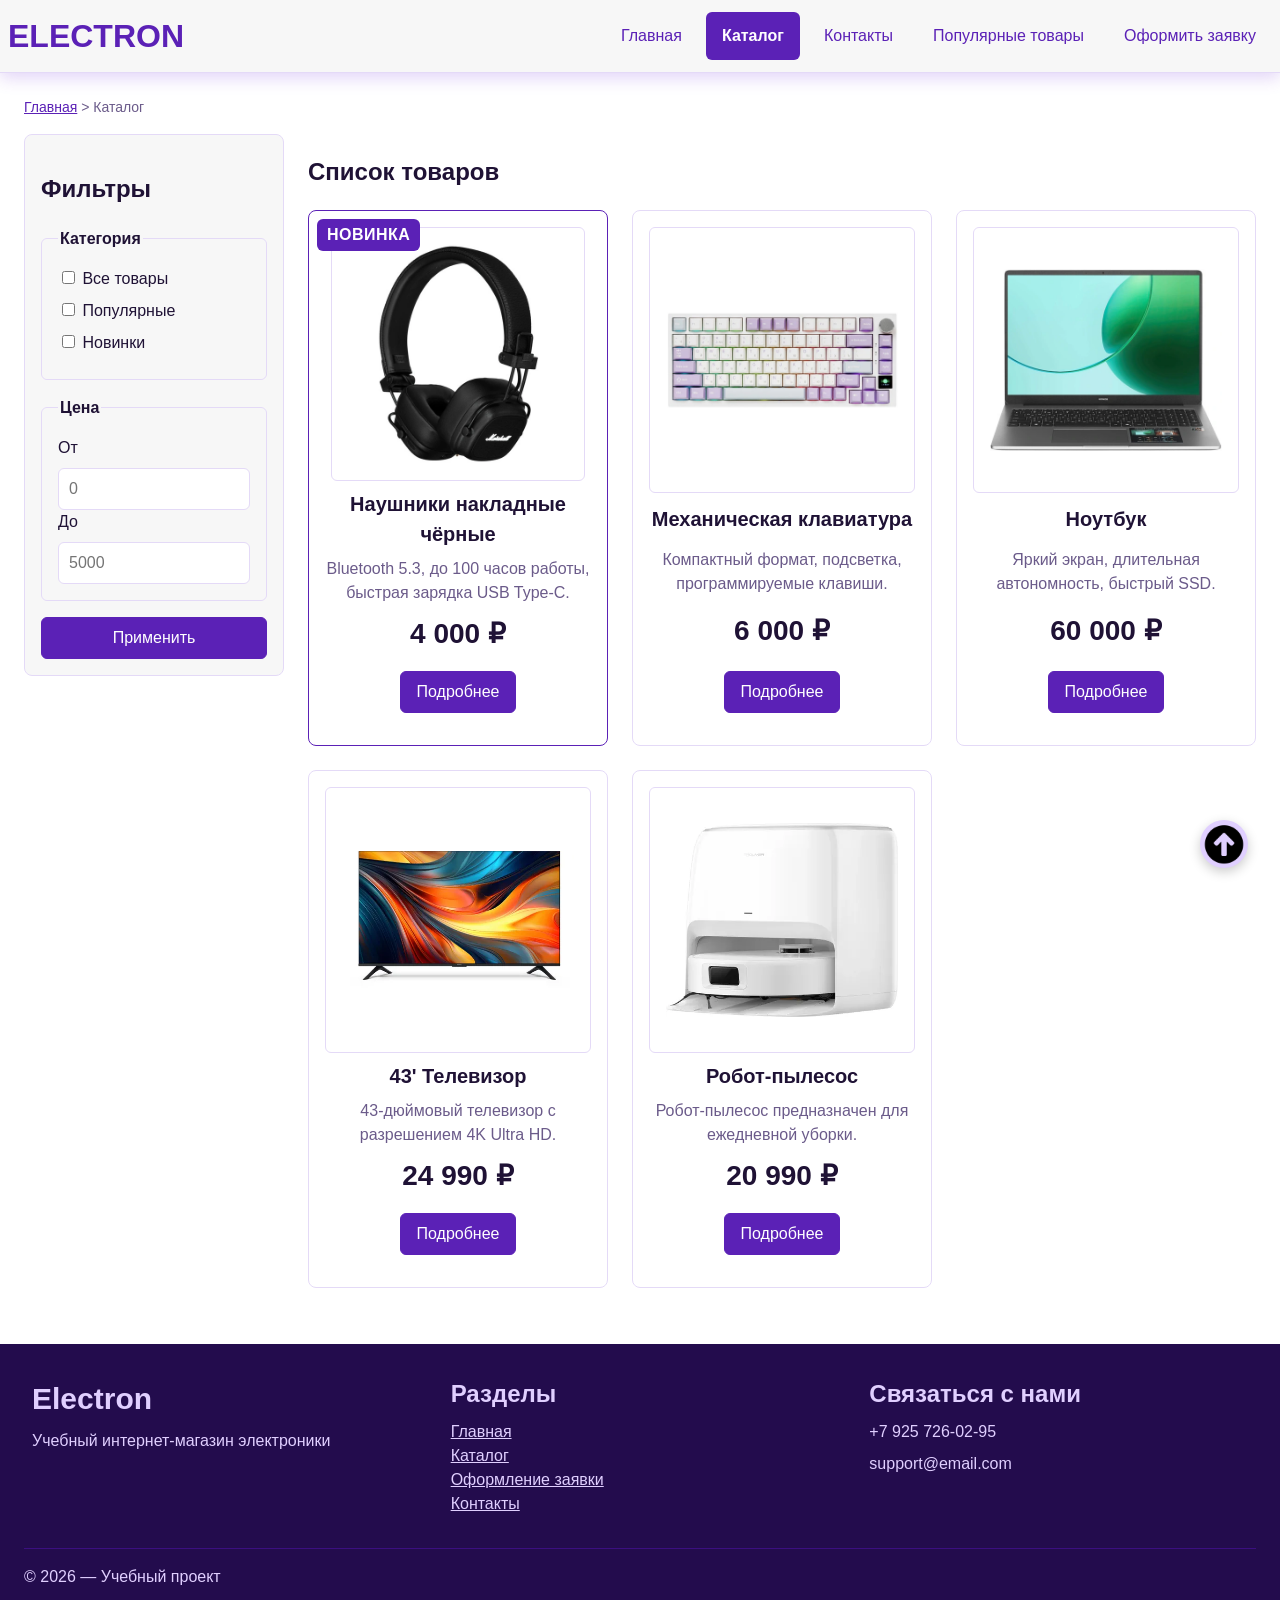
==== commit 506ee687: "responsive footer and modal form" ====
--- a/catalog.html
+++ b/catalog.html
@@ -119,7 +119,7 @@
                   sizes="(max-width: 639px) 100vw,
          (max-width: 1023px) 50vw,
          33vw"
-                  alt="Товар 1"
+                  alt="Наушники накладные чёрные"
                   width="640"
                   height="480"
                   class="product-card__image"
@@ -146,7 +146,10 @@
             </article>
             <article class="product-card">
               <a href="product.html"
-                ><img class="product-card__image" src="images/product-2.jpg"
+                ><img
+                  class="product-card__image"
+                  src="images/product-2.jpg"
+                  alt="Механическая клавиатура"
               /></a>
               <h3 class="product-card__title">
                 <a href="product.html" class="product-card__link"
@@ -169,7 +172,10 @@
             </article>
             <article class="product-card">
               <a href="product.html"
-                ><img class="product-card__image" src="images/product-3.jpg"
+                ><img
+                  class="product-card__image"
+                  src="images/product-3.jpg"
+                  alt="Ноутбук"
               /></a>
               <h3 class="product-card__title">
                 <a href="product.html" class="product-card__link">Ноутбук</a>
@@ -190,7 +196,10 @@
             </article>
             <article class="product-card">
               <a href="product.html"
-                ><img class="product-card__image" src="images/product-4.webp"
+                ><img
+                  class="product-card__image"
+                  src="images/product-4.webp"
+                  alt="Телевизор"
               /></a>
               <h3 class="product-card__title">
                 <a href="product.html" class="product-card__link">
@@ -216,6 +225,7 @@
                 ><img
                   class="img product-card__image"
                   src="images/product-5.webp"
+                  alt="Робот-пылесос"
               /></a>
               <h3 class="product-card__title">
                 <a href="product.html" class="product-card__link">
@@ -264,7 +274,7 @@
       </div>
     </footer>
     <a href="#top" class="scroll-top" aria-label="Наверх" title="Наверх"
-      ><img class="scroll-top__img" src="images/top.png"
+      ><img class="scroll-top__img" src="images/top.png" alt="Наверх"
     /></a>
   </body>
 </html>
--- a/css/style.css
+++ b/css/style.css
@@ -1685,7 +1685,9 @@
  
      d i s p l a y :   g r i d ;   
-     g r i d - t e m p l a t e - c o l u m n s :   1 . 2 f r   1 f r   1 f r ; +     g r i d - t e m p l a t e - c o l u m n s :   r e p e a t ( 1 ,   1 f r ) ; + 
+     g a p :   v a r ( - - s p a c e - l g ) ;   
      p a d d i n g - b o t t o m :   3 2 p x ;   
--- a/css/responsive.css
+++ b/css/responsive.css
@@ -206,6 +206,10 @@
   .order-form__group--wide {
     grid-column: 1 / -1;
   }
+
+  .order-form__field--wide {
+    grid-column: 1 / -1;
+  }
 }
 
 /* Product detail */
@@ -257,3 +261,11 @@
     grid-template-columns: repeat(4, 1fr);
   }
 }
+
+/* Footer */
+
+@media (min-width: 768px) {
+  .site-footer__inner {
+    grid-template-columns: repeat(3, 1fr);
+  }
+}
